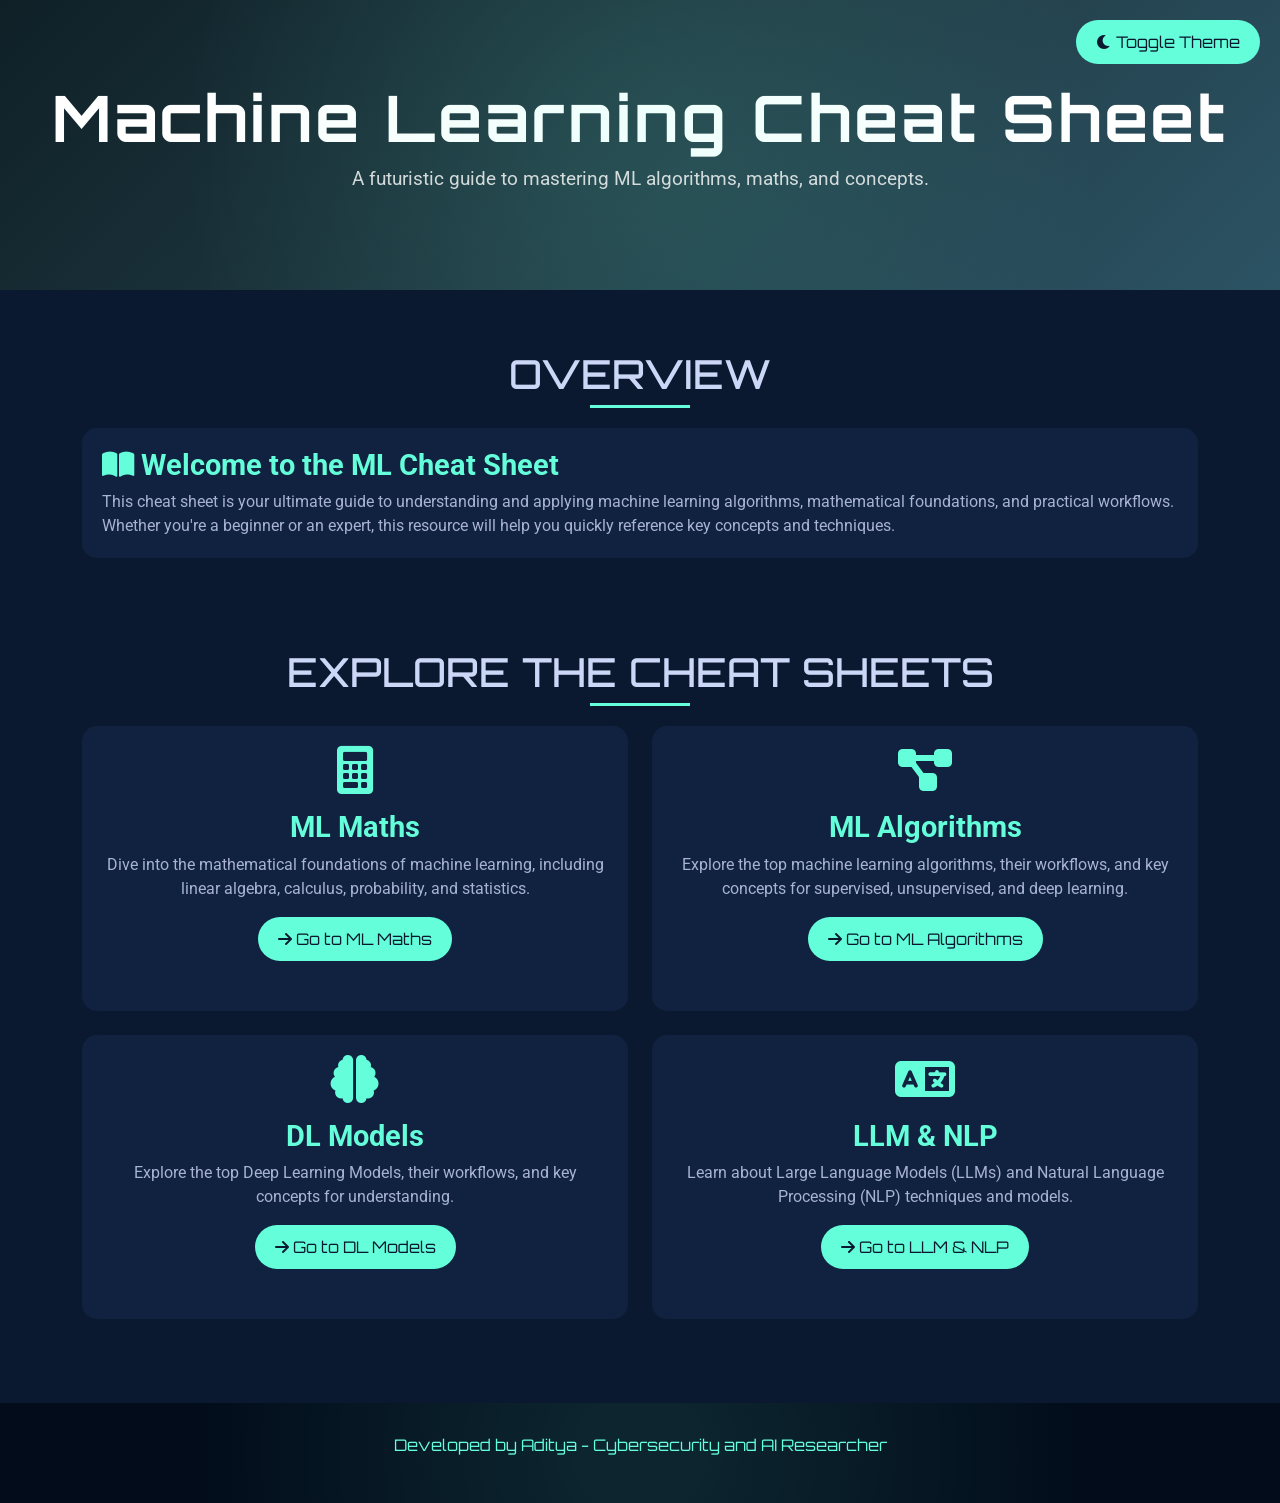
==== index.html @ a3be862b "ML_cheat" ====
<!DOCTYPE html>
<html lang="en">
<head>
  <meta charset="UTF-8">
  <meta name="viewport" content="width=device-width, initial-scale=1.0">
  <title>Machine Learning Cheat Sheet</title>
  <!-- Bootstrap CSS -->
  <link href="https://cdn.jsdelivr.net/npm/bootstrap@5.3.0-alpha1/dist/css/bootstrap.min.css" rel="stylesheet">
  <!-- Google Fonts -->
  <link href="https://fonts.googleapis.com/css2?family=Orbitron:wght@500&family=Roboto:wght@400;700&display=swap" rel="stylesheet">
  <!-- Font Awesome Icons -->
  <link href="https://cdnjs.cloudflare.com/ajax/libs/font-awesome/6.0.0-beta3/css/all.min.css" rel="stylesheet">
  <!-- Custom CSS -->
  <link href="static/style.css" rel="stylesheet">
  <script src="static/script.js"></script>
</head>
<body class="dark-mode">
  <!-- Dark Mode Toggle -->
  <div class="dark-mode-toggle">
    <button class="toggle-btn" onclick="toggleTheme()">
      <i class="fas fa-moon"></i> Toggle Theme
    </button>
  </div>

  <!-- Header -->
  <div class="header text-center">
    <h1>Machine Learning Cheat Sheet</h1>
    <p>A futuristic guide to mastering ML algorithms, maths, and concepts.</p>
  </div>

  <!-- Container -->
  <div class="container my-5">
    <!-- Overview Section -->
    <h2 class="section-title">Overview</h2>
    <div class="row">
      <div class="col-md-12">
        <div class="card overview-card">
          <div class="card-body">
            <h5 class="card-title">
              <i class="fas fa-book-open"></i> Welcome to the ML Cheat Sheet
            </h5>
            <p class="card-text">
              This cheat sheet is your ultimate guide to understanding and applying machine learning algorithms, mathematical foundations, and practical workflows. Whether you're a beginner or an expert, this resource will help you quickly reference key concepts and techniques.
            </p>
          </div>
        </div>
      </div>
    </div>

    <!-- Links to Pages -->
    <h2 class="section-title">Explore the Cheat Sheets</h2>
    <div class="row">
      <!-- ML Maths -->
      <div class="col-md-6 mb-4">
        <div class="card h-100">
          <div class="card-body text-center">
            <i class="fas fa-calculator icon-large"></i>
            <h5 class="card-title">ML Maths</h5>
            <p class="card-text">
              Dive into the mathematical foundations of machine learning, including linear algebra, calculus, probability, and statistics.
            </p>
            <a href="ML/ml_maths.html" class="btn btn-primary">
              <i class="fas fa-arrow-right"></i> Go to ML Maths
            </a>
          </div>
        </div>
      </div>
      <!-- ML Algorithms -->
      <div class="col-md-6 mb-4">
        <div class="card h-100">
          <div class="card-body text-center">
            <i class="fas fa-project-diagram icon-large"></i>
            <h5 class="card-title">ML Algorithms</h5>
            <p class="card-text">
              Explore the top machine learning algorithms, their workflows, and key concepts for supervised, unsupervised, and deep learning.
            </p>
            <a href="ML/ml_sheet.html" class="btn btn-primary">
              <i class="fas fa-arrow-right"></i> Go to ML Algorithms
            </a>
          </div>
        </div>
      </div>
      <!-- DL Models -->
      <div class="col-md-6 mb-4">
        <div class="card h-100">
          <div class="card-body text-center">
            <i class="fas fa-brain icon-large"></i>
            <h5 class="card-title">DL Models</h5>
            <p class="card-text">
              Explore the top Deep Learning Models, their workflows, and key concepts for understanding.
            </p>
            <a href="ML/dl_models.html" class="btn btn-primary">
              <i class="fas fa-arrow-right"></i> Go to DL Models
            </a>
          </div>
        </div>
      </div>
      <!-- LLM & NLP -->
      <div class="col-md-6 mb-4">
        <div class="card h-100">
          <div class="card-body text-center">
            <i class="fas fa-language icon-large"></i>
            <h5 class="card-title">LLM & NLP</h5>
            <p class="card-text">
              Learn about Large Language Models (LLMs) and Natural Language Processing (NLP) techniques and models.
            </p>
            <a href="ML/llm_nlp.html" class="btn btn-primary">
              <i class="fas fa-arrow-right"></i> Go to LLM & NLP
            </a>
          </div>
        </div>
      </div>
    </div>
  </div>

  <!-- Footer -->
  <div class="footer text-center">
    <p>Developed by <a href="#">Aditya</a> - Cybersecurity and AI Researcher</p>
  </div>

  <!-- Bootstrap JS -->
  <script src="https://cdn.jsdelivr.net/npm/bootstrap@5.3.0-alpha1/dist/js/bootstrap.bundle.min.js"></script>
</body>
</html>
---- static/style.css ----
/* General Styles */
body {
  font-family: 'Roboto', sans-serif;
  transition: background-color 0.5s ease, color 0.5s ease;
  margin: 0;
  padding: 0;
  box-sizing: border-box;
}

/* Dark Mode Styles */
body.dark-mode {
  background-color: #0a192f;
  color: #ccd6f6;
}
body.dark-mode .header {
  background: linear-gradient(135deg, #0f2027, #203a43, #2c5364);
}
body.dark-mode .card {
  background: #112240;
  color: #a8b2d1;
}
body.dark-mode .card-title {
  color: #64ffda;
}
body.dark-mode .icon-large {
  color: #64ffda; /* Teal color for dark mode */
}
body.dark-mode .btn-primary {
  background: #64ffda; /* Teal background for dark mode */
  color: #0a192f; /* Dark text for dark mode */
}
body.dark-mode .footer {
  background: #020c1b;
  color: #64ffda;
}
body.dark-mode .popup {
  background: #112240;
  color: #ccd6f6;
}

/* Dark Mode Toggle Button */
body.dark-mode .toggle-btn {
  background: #64ffda; /* Teal background for dark mode */
  color: #0a192f; /* Dark text for dark mode */
}

/* Light Mode Toggle Button */
body.light-mode .toggle-btn {
  background: #3182ce; /* Blue background for light mode */
  color: #ffffff; /* White text for light mode */
}

/* Light Mode Styles */
body.light-mode {
  background-color: #f0f4f8;
  color: #2d3748;
}
body.light-mode .header {
  background: linear-gradient(135deg, #4a90e2, #6a82fb, #8e2de2);
}
body.light-mode .card {
  background: #ffffff;
  color: #4a5568;
}
body.light-mode .card-title {
  color: #3182ce;
}
body.light-mode .icon-large {
  color: #3182ce; /* Blue color for light mode */
}
body.light-mode .btn-primary {
  background: #3182ce; /* Blue background for light mode */
  color: #ffffff; /* White text for light mode */
}
body.light-mode .footer {
  background: #2d3748;
  color: #ffffff;
}
body.light-mode .popup, .h2 {
  background: #ffffff;
  color: #2d3748;
}

/* Dark Mode Toggle */
.dark-mode-toggle {
  position: fixed;
  top: 20px;
  right: 20px;
  z-index: 1000;
}
.toggle-btn, .btn-primary {
  border: none;
  padding: 10px 20px;
  border-radius: 25px;
  cursor: pointer;
  font-family: 'Orbitron', sans-serif;
  transition: background 0.3s ease, transform 0.3s ease;
}
.toggle-btn:hover, .btn-primary:hover {
  transform: scale(1.1);
}

.icon-large {
  font-size: 3rem;
  margin-bottom: 1rem;
}

/* Header */
.header {
  color: white;
  padding: 80px 0;
  text-align: center;
  position: relative;
  overflow: hidden;
}
.header::before {
  content: '';
  position: absolute;
  top: 0;
  left: 0;
  width: 100%;
  height: 100%;
  background: radial-gradient(circle, rgba(100, 255, 218, 0.1) 10%, transparent 70%);
  animation: glow 5s infinite alternate;
}
@keyframes glow {
  0% { opacity: 0.3; }
  100% { opacity: 0.8; }
}
.header h1 {
  font-family: 'Orbitron', sans-serif;
  font-size: clamp(2.5rem, 8vw, 4rem); /* Responsive font size */
  font-weight: bold;
  letter-spacing: 3px;
  animation: float 3s ease-in-out infinite;
}
@keyframes float {
  0%, 100% { transform: translateY(0); }
  50% { transform: translateY(-10px); }
}
.header p {
  font-size: clamp(1rem, 3vw, 1.2rem); /* Responsive font size */
  opacity: 0.8;
}

/* Section Titles */
.section-title {
  font-family: 'Orbitron', sans-serif;
  font-size: clamp(1.8rem, 6vw, 2.5rem); /* Responsive font size */
  margin-top: 60px;
  margin-bottom: 30px;
  text-transform: uppercase;
  text-align: center;
  position: relative;
}
.section-title::after {
  content: '';
  position: absolute;
  bottom: -10px;
  left: 50%;
  transform: translateX(-50%);
  width: 100px;
  height: 3px;
  background: #64ffda;
  animation: line-grow 1.5s ease-in-out infinite;
}
@keyframes line-grow {
  0%, 100% { width: 100px; }
  50% { width: 200px; }
}

/* Cards */
.card {
  border: none;
  border-radius: 15px;
  margin-bottom: 30px;
  transition: transform 0.3s ease, box-shadow 0.3s ease;
  overflow: hidden;
  position: relative;
}
.card::before {
  content: '';
  position: absolute;
  top: 0;
  left: -100%;
  width: 100%;
  height: 100%;
  transition: left 0.5s ease;
}
.card:hover::before {
  left: 100%;
}
.card:hover {
  transform: translateY(-10px);
  box-shadow: 0 15px 30px rgba(100, 255, 218, 0.2);
}
.card-title {
  font-size: clamp(1.5rem, 4vw, 1.8rem); /* Responsive font size */
  font-weight: bold;
}
.card-body {
  padding: 20px;
}

/* Footer */
.footer {
  text-align: center;
  padding: 30px 0;
  margin-top: 60px;
  font-family: 'Orbitron', sans-serif;
  position: relative;
}
.footer::before {
  content: '';
  position: absolute;
  top: 0;
  left: 0;
  width: 100%;
  height: 100%;
  background: radial-gradient(circle, rgba(100, 255, 218, 0.1) 10%, transparent 70%);
  animation: glow 5s infinite alternate;
}
.footer a {
  color: inherit;
  text-decoration: none;
  transition: color 0.3s ease;
}
.footer a:hover {
  color: #64ffda;
  text-decoration: underline;
}

/* Popup Styles */
.popup {
  display: none;
  position: fixed;
  top: 50%;
  left: 50%;
  transform: translate(-50%, -50%);
  border-radius: 15px;
  z-index: 1000;
  max-width: 90%;
  width: 600px;
  padding: 20px;
  animation: popup-fade 0.5s ease;
}
@keyframes popup-fade {
  0% { opacity: 0; transform: translate(-50%, -60%); }
  100% { opacity: 1; transform: translate(-50%, -50%); }
}
.popup h2 {
  font-family: 'Orbitron', sans-serif;
  font-size: clamp(1.5rem, 4vw, 2.5rem); /* Responsive font size */
  margin-top: 0;
}
.popup p {
  line-height: 1.6;
  font-size: clamp(0.9rem, 2vw, 1rem); /* Responsive font size */
}
.popup .close {
  position: absolute;
  top: 10px;
  right: 10px;
  font-size: 1.5rem;
  cursor: pointer;
  color: inherit;
  transition: color 0.3s ease;
}
.popup .close:hover {
  color: #64ffda;
}
.overlay {
  display: none;
  position: fixed;
  top: 0;
  left: 0;
  width: 100%;
  height: 100%;
  background: rgba(0, 0, 0, 0.8);
  z-index: 999;
  animation: overlay-fade 0.5s ease;
}
@keyframes overlay-fade {
  0% { opacity: 0; }
  100% { opacity: 1; }
}

/* Responsive Adjustments */
@media (max-width: 768px) {
  .header h1 {
    font-size: clamp(2rem, 6vw, 3rem); /* Smaller font size for mobile */
  }
  .header p {
    font-size: clamp(0.9rem, 2.5vw, 1rem); /* Smaller font size for mobile */
  }
  .section-title {
    font-size: clamp(1.5rem, 5vw, 2rem); /* Smaller font size for mobile */
  }
  .card-title {
    font-size: clamp(1.2rem, 3.5vw, 1.5rem); /* Smaller font size for mobile */
  }
  .popup {
    width: 90%;
    padding: 15px;
  }
  .popup h2 {
    font-size: clamp(1.2rem, 3.5vw, 1.8rem); /* Smaller font size for mobile */
  }
  .popup p {
    font-size: clamp(0.8rem, 2vw, 0.9rem); /* Smaller font size for mobile */
  }
}

@media (max-width: 480px) {
  .header {
    padding: 60px 0;
  }
  .header h1 {
    font-size: clamp(1.8rem, 5vw, 2.5rem); /* Even smaller font size for small devices */
  }
  .header p {
    font-size: clamp(0.8rem, 2vw, 0.9rem); /* Even smaller font size for small devices */
  }
  .section-title {
    font-size: clamp(1.2rem, 4vw, 1.5rem); /* Even smaller font size for small devices */
  }
  .card-title {
    font-size: clamp(1rem, 3vw, 1.2rem); /* Even smaller font size for small devices */
  }
  .popup {
    width: 95%;
    padding: 10px;
  }
  .popup h2 {
    font-size: clamp(1rem, 3vw, 1.2rem); /* Even smaller font size for small devices */
  }
  .popup p {
    font-size: clamp(0.7rem, 1.8vw, 0.8rem); /* Even smaller font size for small devices */
  }
}
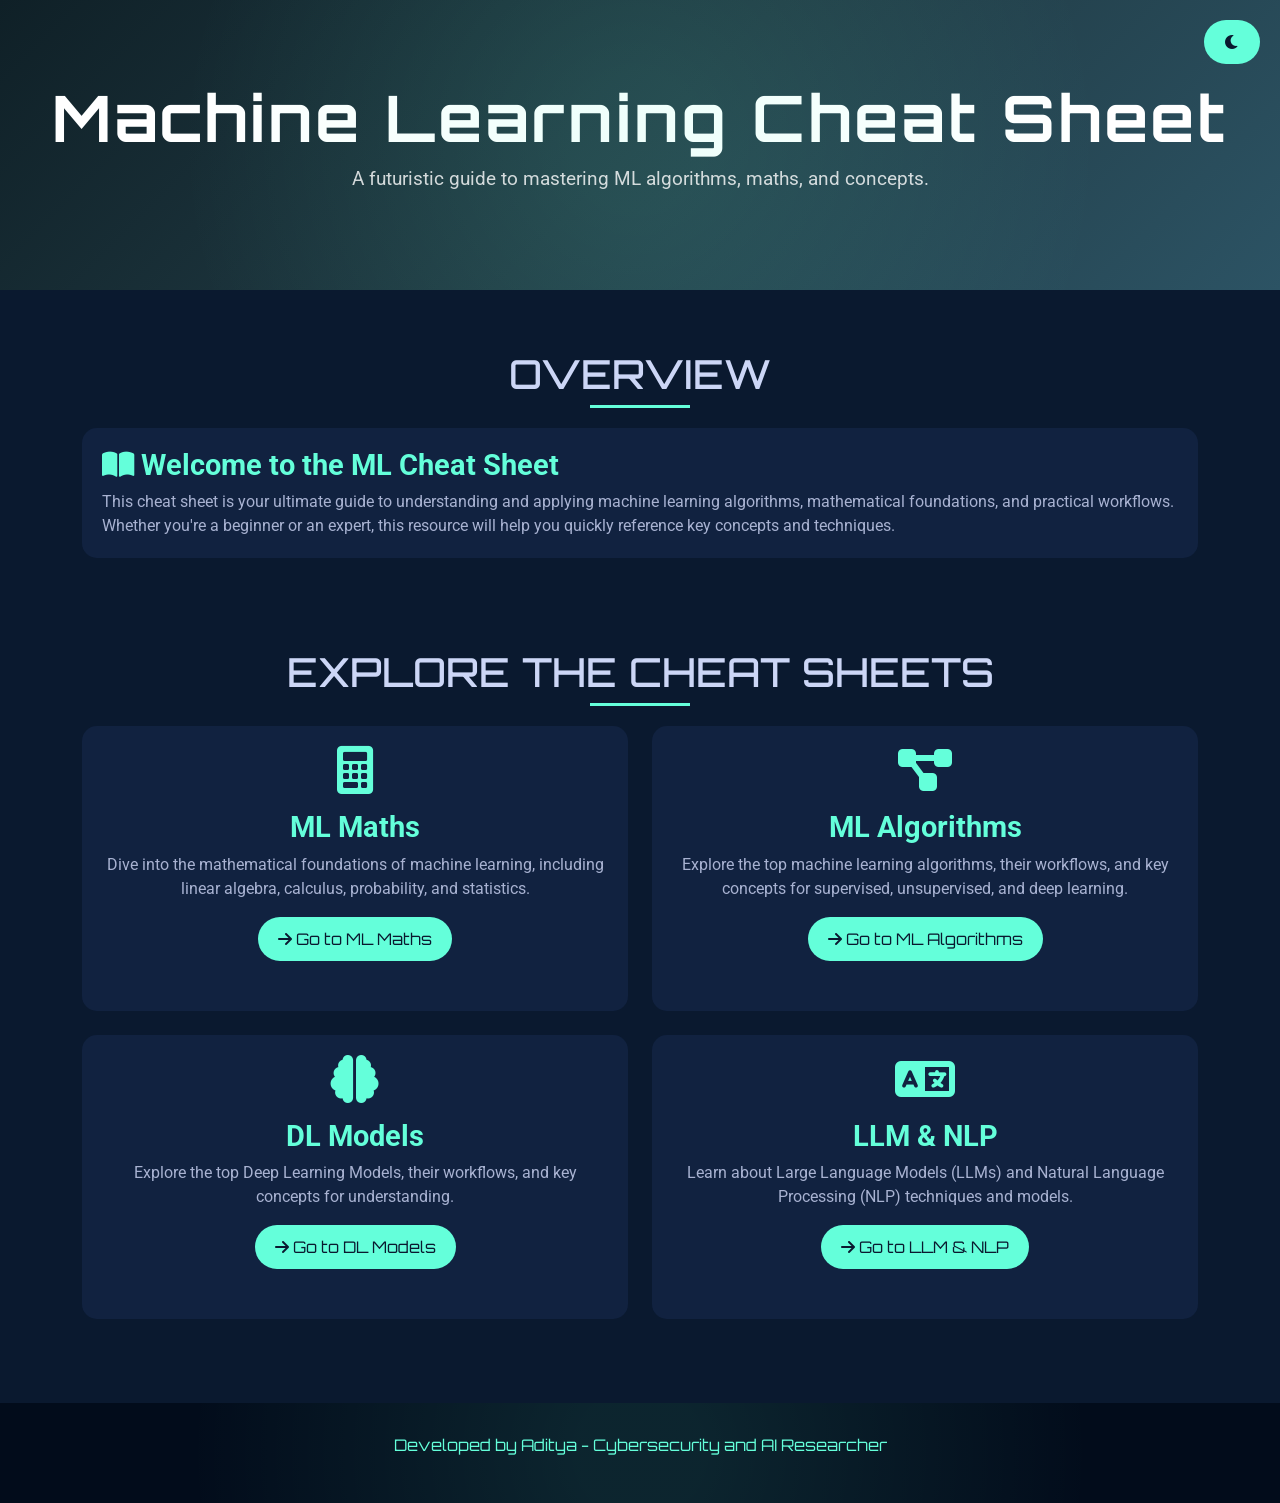
==== commit c0b4e6a3: "Update index.html" ====
--- a/index.html
+++ b/index.html
@@ -18,7 +18,7 @@
   <!-- Dark Mode Toggle -->
   <div class="dark-mode-toggle">
     <button class="toggle-btn" onclick="toggleTheme()">
-      <i class="fas fa-moon"></i> Toggle Theme
+      <i class="fas fa-moon"></i>
     </button>
   </div>
 
@@ -121,4 +121,4 @@
   <!-- Bootstrap JS -->
   <script src="https://cdn.jsdelivr.net/npm/bootstrap@5.3.0-alpha1/dist/js/bootstrap.bundle.min.js"></script>
 </body>
-</html>+</html>
--- a/static/style.css
+++ b/static/style.css
@@ -5,6 +5,16 @@
   margin: 0;
   padding: 0;
   box-sizing: border-box;
+  scroll-behavior: smooth; /* Smooth scrolling */
+}
+
+/* Custom Scrollbar */
+body::-webkit-scrollbar {
+  width: 8px; /* Width of the scrollbar */
+}
+
+body::-webkit-scrollbar-track {
+  background: transparent; /* Transparent track */
 }
 
 /* Dark Mode Styles */
@@ -243,7 +253,19 @@
   width: 600px;
   padding: 20px;
   animation: popup-fade 0.5s ease;
-}
+  box-shadow: 0 10px 30px rgba(0, 0, 0, 0.3); /* Shadow for depth */
+}
+
+body.light-mode .popup {
+  background: #ffffff; /* Light mode background */
+  color: #2d3748; /* Dark text for light mode */
+  border: 1px solid rgba(49, 130, 206, 0.2); /* Blue border for accent */
+}
+
+body.light-mode .popup h2 {
+  color: #3182ce; /* Blue color for popup title in light mode */
+}
+
 @keyframes popup-fade {
   0% { opacity: 0; transform: translate(-50%, -60%); }
   100% { opacity: 1; transform: translate(-50%, -50%); }
@@ -252,6 +274,9 @@
   font-family: 'Orbitron', sans-serif;
   font-size: clamp(1.5rem, 4vw, 2.5rem); /* Responsive font size */
   margin-top: 0;
+  text-align: center;
+  position: relative;
+  color: #64ffda; /* Teal color for popup title */
 }
 .popup p {
   line-height: 1.6;
@@ -288,7 +313,7 @@
 /* Responsive Adjustments */
 @media (max-width: 768px) {
   .header h1 {
-    font-size: clamp(2rem, 6vw, 3rem); /* Smaller font size for mobile */
+    font-size: clamp(1.8rem, 6vw, 3rem); /* Smaller font size for mobile */
   }
   .header p {
     font-size: clamp(0.9rem, 2.5vw, 1rem); /* Smaller font size for mobile */
@@ -300,7 +325,7 @@
     font-size: clamp(1.2rem, 3.5vw, 1.5rem); /* Smaller font size for mobile */
   }
   .popup {
-    width: 90%;
+    width: 95%;
     padding: 15px;
   }
   .popup h2 {
@@ -308,6 +333,12 @@
   }
   .popup p {
     font-size: clamp(0.8rem, 2vw, 0.9rem); /* Smaller font size for mobile */
+  }
+  .popup ul {
+    font-size: clamp(0.8rem, 2vw, 1rem);
+  }
+  .popup ol {
+    font-size: clamp(0.8rem, 2vw, 1rem);
   }
 }
 
@@ -328,13 +359,39 @@
     font-size: clamp(1rem, 3vw, 1.2rem); /* Even smaller font size for small devices */
   }
   .popup {
-    width: 95%;
-    padding: 10px;
+    width: 600px;
+    padding: 20px;
   }
   .popup h2 {
     font-size: clamp(1rem, 3vw, 1.2rem); /* Even smaller font size for small devices */
   }
   .popup p {
-    font-size: clamp(0.7rem, 1.8vw, 0.8rem); /* Even smaller font size for small devices */
+    font-size: clamp(0.8rem, 2vw, 1rem); /* Even smaller font size for small devices */
+  }
+  .popup ul {
+    font-size: clamp(0.8rem, 2vw, 1rem);
+  }
+  .popup ol {
+    font-size: clamp(0.8rem, 2vw, 1rem);
+  }
+}
+
+/* Larger Screens Popup Adjustments */
+@media (min-width: 1200px) {
+  .popup {
+    width: 800px; /* Larger popup for bigger screens */
+    padding: 10px;
+  }
+  .popup h2 {
+    font-size: clamp(1.5rem, 3vw, 1.2rem); /* Larger font size for bigger screens */
+  }
+  .popup p {
+    font-size: clamp(1rem, 1.5vw, 1rem); /* Larger font size for bigger screens */
+  }
+  .popup ul {
+    font-size: clamp(0.8rem, 2vw, 1rem);
+  }
+  .popup ol {
+    font-size: clamp(0.8rem, 2vw, 1rem);
   }
 }
